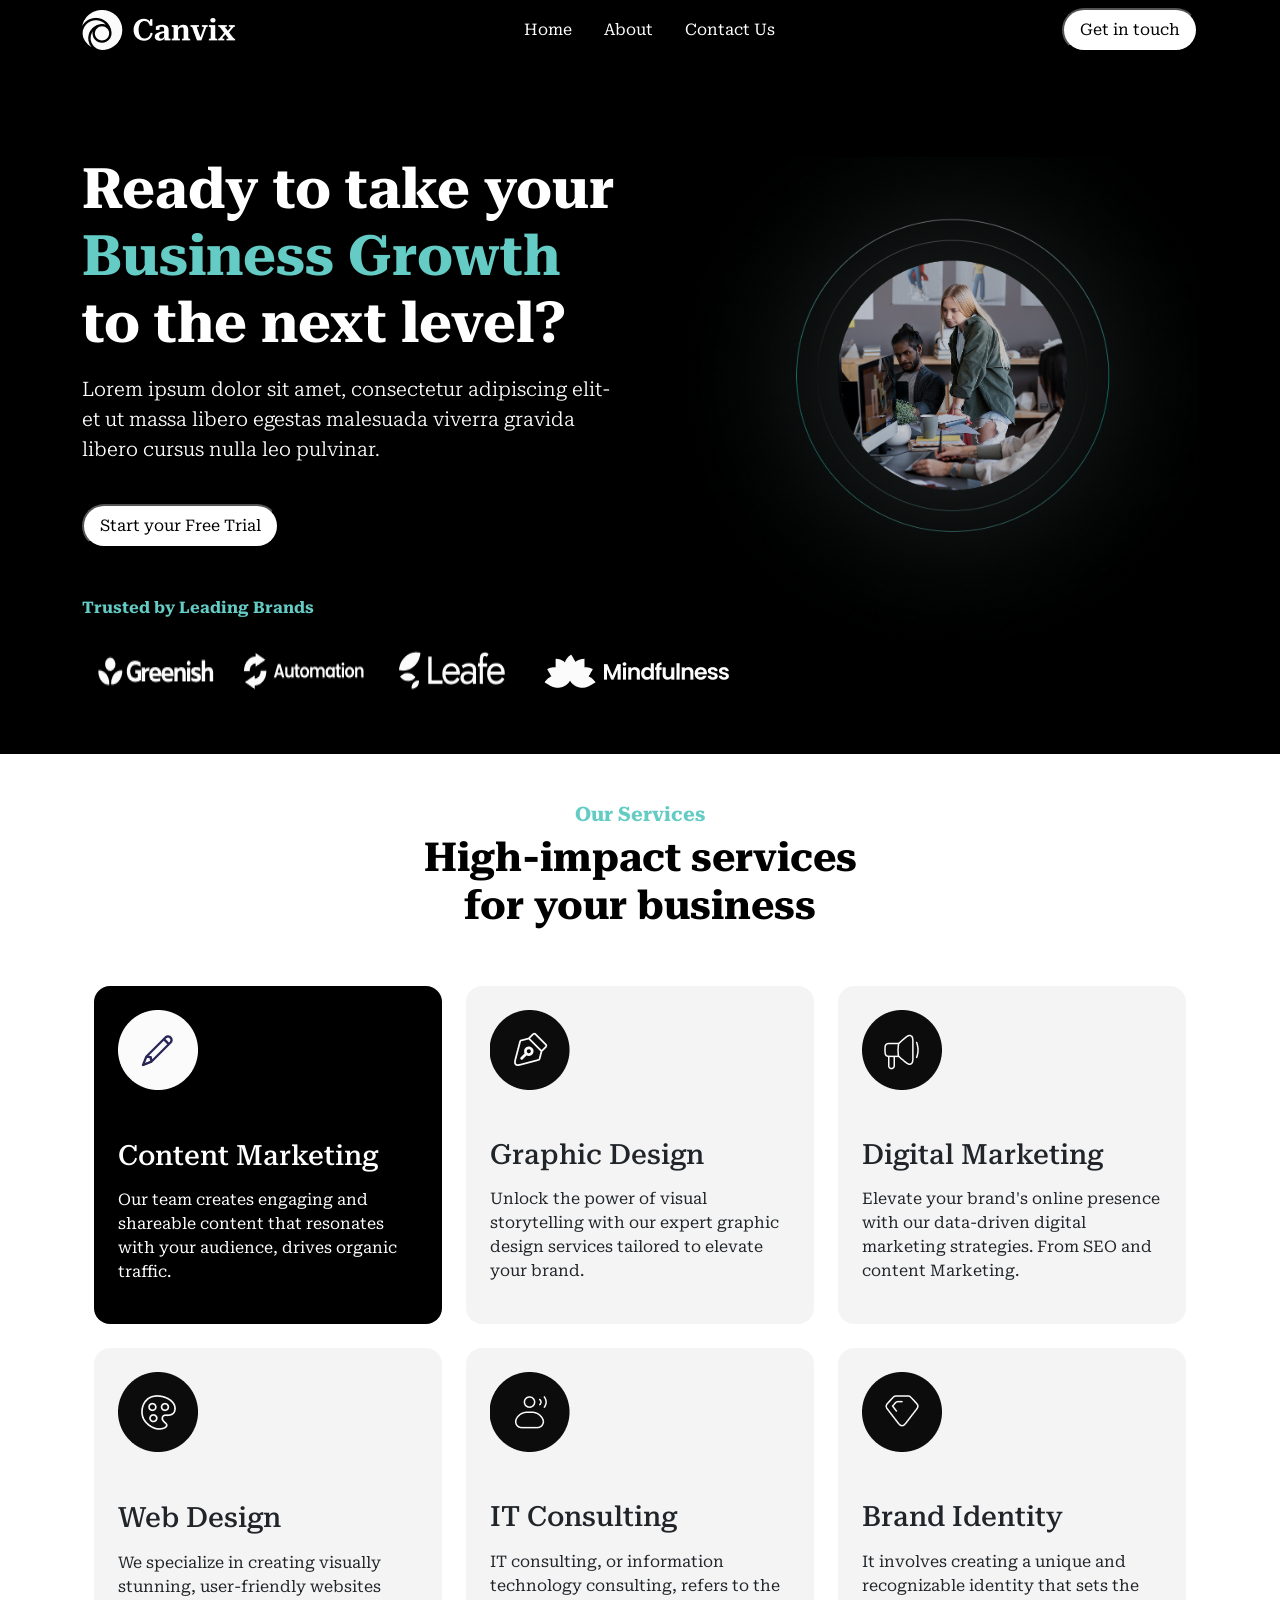
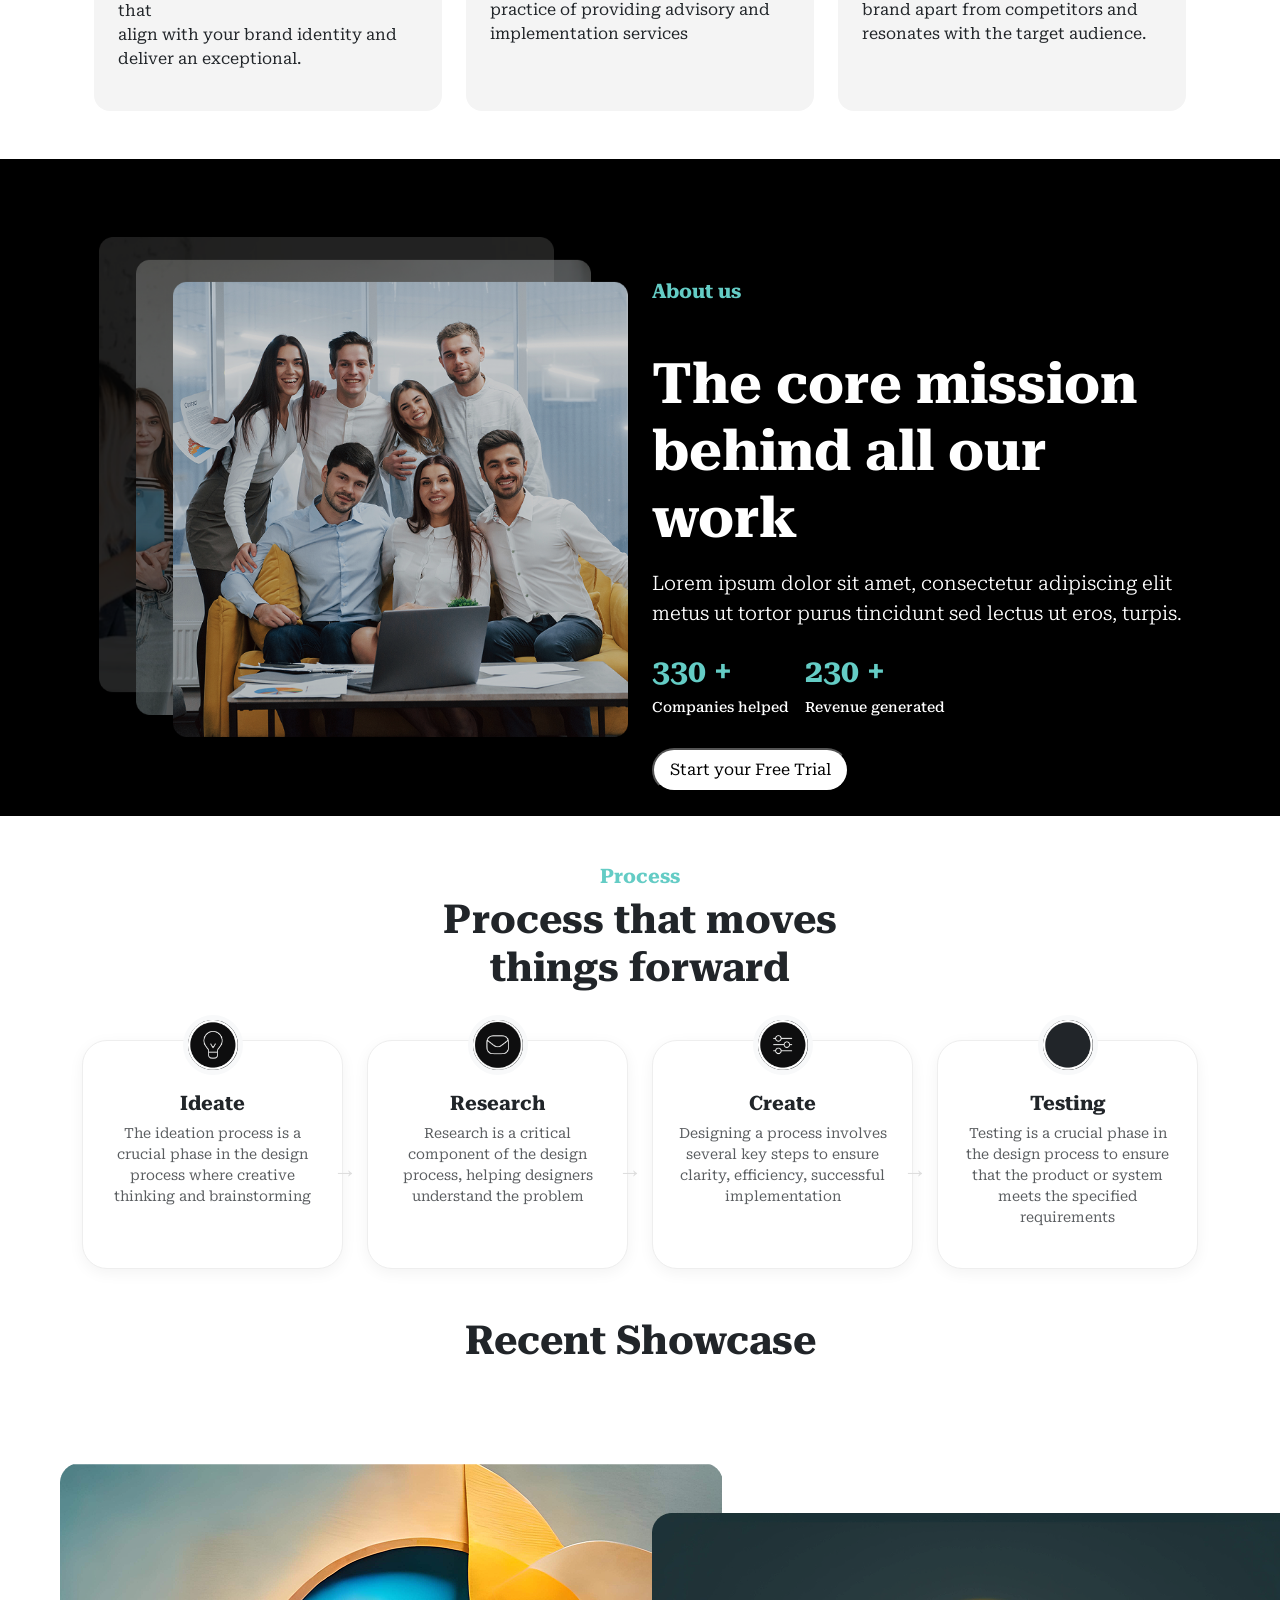
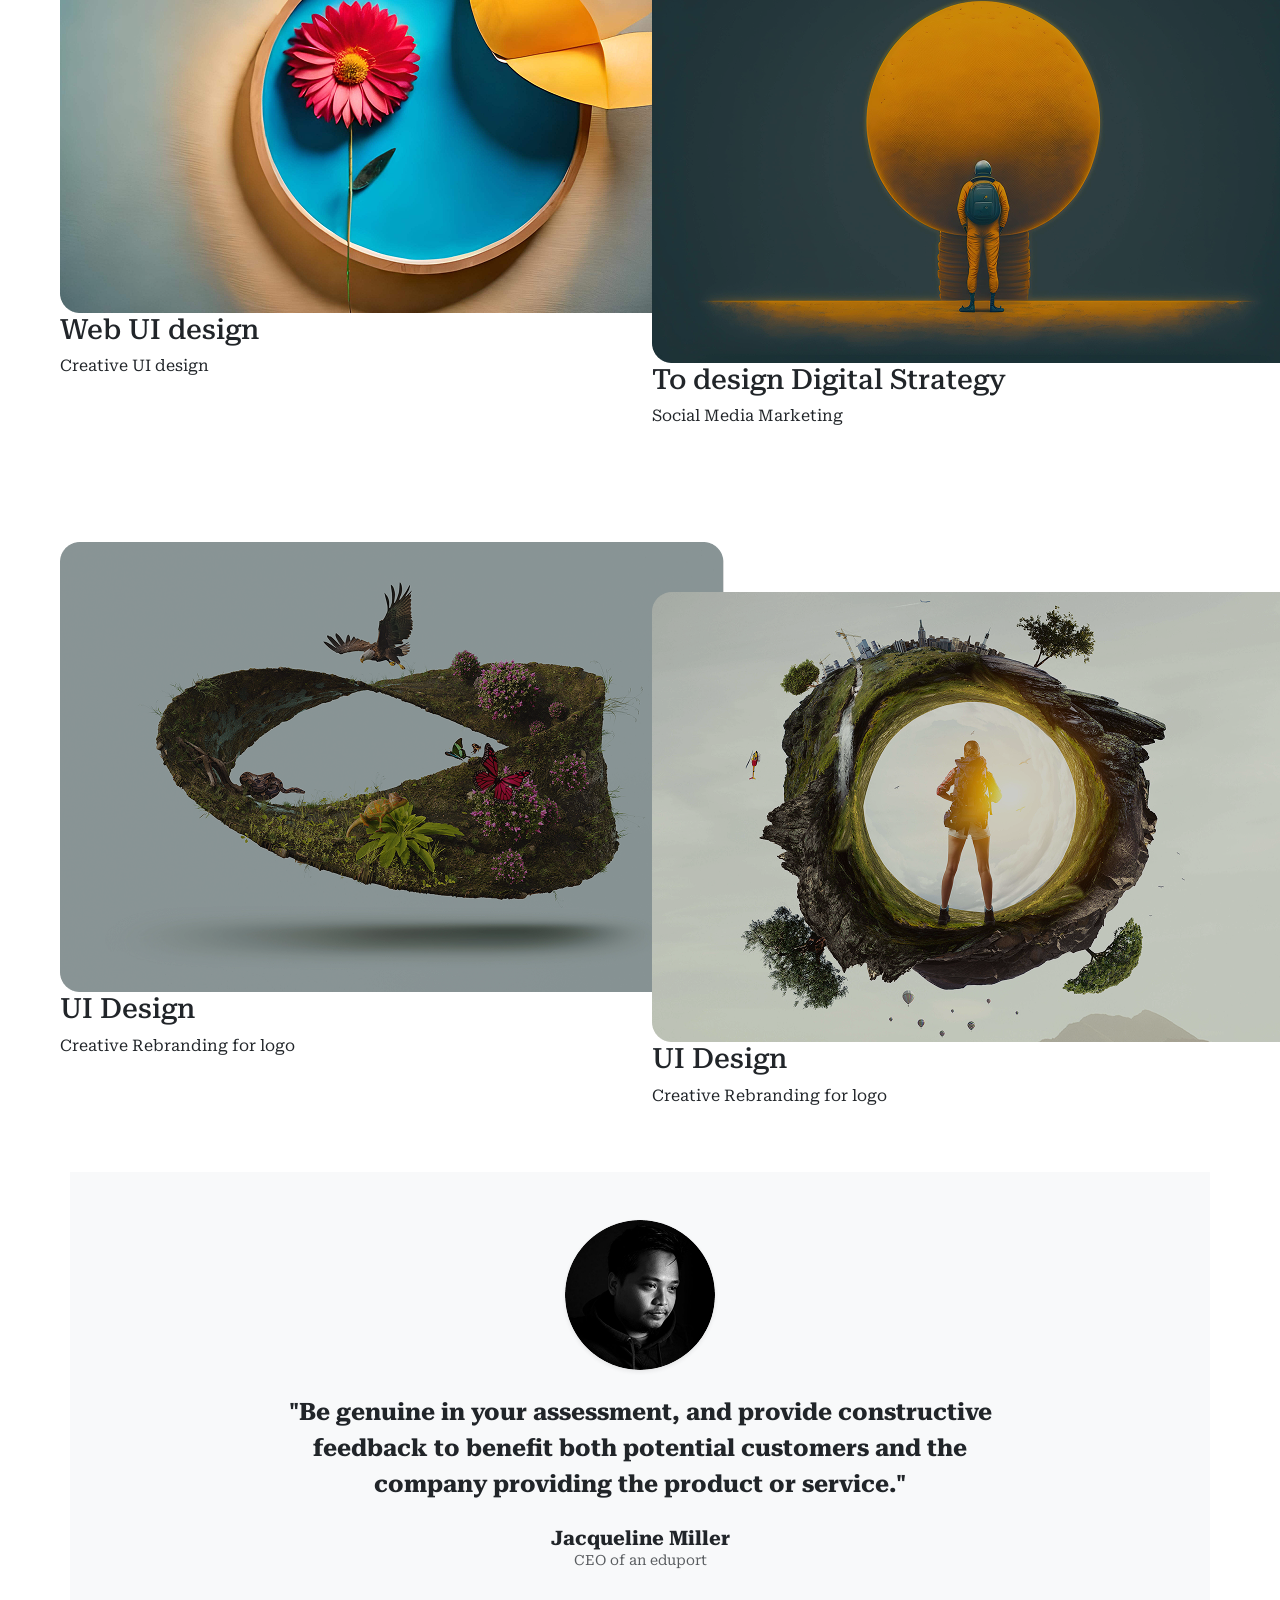
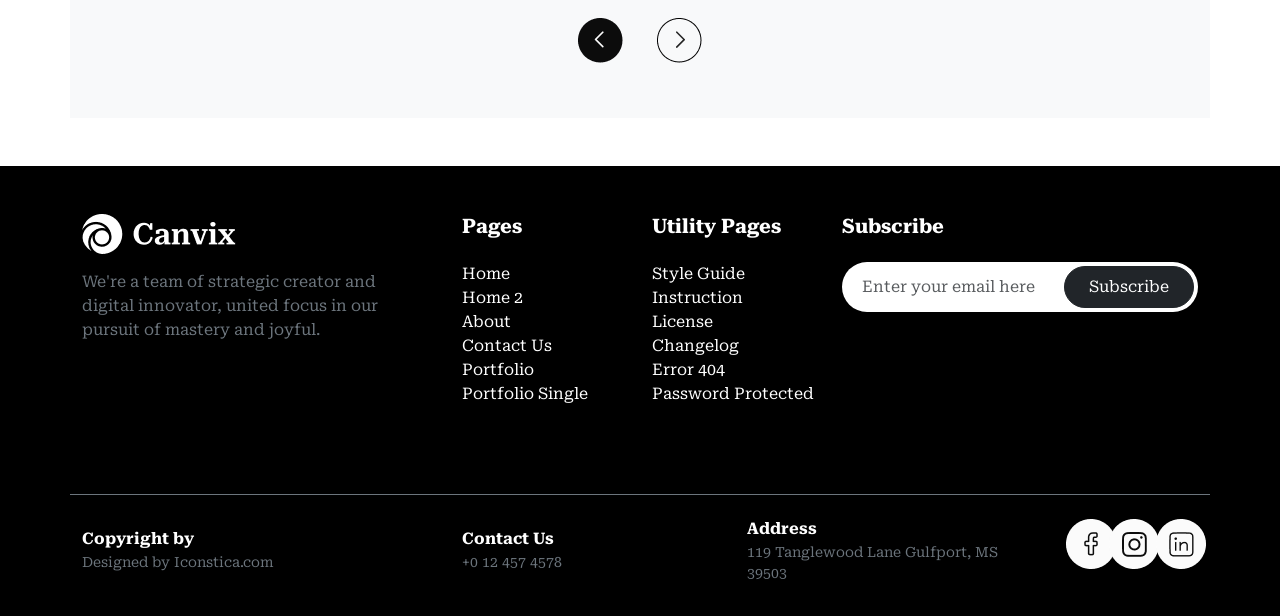
==== index.html @ 31b76b8a "figma-agency" ====
<!DOCTYPE html>
<html lang="en">

<head>
    <meta charset="UTF-8">
    <meta name="viewport" content="width=device-width, initial-scale=1.0">
    <title>Figma-Agency</title>
    <link href="https://cdn.jsdelivr.net/npm/bootstrap@5.3.8/dist/css/bootstrap.min.css" rel="stylesheet"
        integrity="sha384-sRIl4kxILFvY47J16cr9ZwB07vP4J8+LH7qKQnuqkuIAvNWLzeN8tE5YBujZqJLB" crossorigin="anonymous">
    <script src="https://cdn.jsdelivr.net/npm/bootstrap@5.3.8/dist/js/bootstrap.bundle.min.js"
        integrity="sha384-FKyoEForCGlyvwx9Hj09JcYn3nv7wiPVlz7YYwJrWVcXK/BmnVDxM+D2scQbITxI"
        crossorigin="anonymous"></script>
    <link rel="preconnect" href="https://fonts.googleapis.com">
    <link rel="preconnect" href="https://fonts.gstatic.com" crossorigin>
    <link
        href="https://fonts.googleapis.com/css2?family=Roboto+Serif:ital,opsz,wght@0,8..144,100..900;1,8..144,100..900&display=swap"
        rel="stylesheet">
    <link rel="stylesheet" href="https://cdnjs.cloudflare.com/ajax/libs/font-awesome/6.0.0/css/all.min.css">
    <link rel="stylesheet" href="style.css">
</head>

<body>
    <nav class="navbar navbar-expand-lg bg-black">
        <div class="container">
            <img src="Images/logo.png" class="img-fluid">
            <button class="navbar-toggler" type="button" data-bs-toggle="collapse"
                data-bs-target="#navbarSupportedContent" aria-controls="navbarSupportedContent" aria-expanded="false"
                aria-label="Toggle navigation">
                <span class="navbar-toggler-icon"></span>
            </button>
            <div class="collapse navbar-collapse" id="navbarSupportedContent">
                <ul class="navbar-nav m-auto gap-3">
                    <li class="nav-item">
                        <a class="nav-link active text-white" aria-current="page" href="#">Home</a>
                    </li>
                    <li class="nav-item">
                        <a class="nav-link active text-white" aria-current="page" href="#">About</a>
                    </li>
                    <li class="nav-item">
                        <a class="nav-link active text-white" aria-current="page" href="#">Contact Us</a>
                    </li>
                </ul>
                <button class="bg-white text-black px-3 py-2 rounded-5" type="submit">Get in touch</button>

            </div>
        </div>
    </nav>

    <div class="container-fluid bg-black">
        <div class="hero py-5">
            <div class="container">
                <div class="row align-items-center">
                    <div class="col-md-6">
                        <h1 class="display-4 fw-bold mt-5 text-white">Ready to take your <span style="color: #64CCC5;">
                                Business
                                Growth</span> <br>
                            to the next level?</h1>
                        <p class="lead text-white mb-4 mt-3">
                            Lorem ipsum dolor sit amet, consectetur adipiscing elit- et ut massa libero egestas
                            malesuada viverra
                            gravida libero cursus nulla leo pulvinar.
                        </p>
                        <div class="mt-3 pt-3">
                            <button class="bg-white text-black px-3 py-2 rounded-5">Start your
                                Free Trial</button>
                        </div>
                        <div class="brands-section mt-5">
                            <p class="fw-bold" style="color: #64CCC5; margin-top: 1px;">Trusted by Leading Brands</p>
                        </div>
                        <div class="d-flex">
                            <img src="Images/greenish.png" class="img-fluid">
                            <img src="Images/automation.png" class="img-fluid">
                            <img src="Images/leafe.png" class="img-fluid">
                            <img src="Images/mindfulness.png" class="img-fluid">
                        </div>

                    </div>

                    <div class="col-md-6 text-end">
                        <img src="Images/Image-1.png" class="img-fluid" style="max-height: 500px; width: auto;">
                    </div>
                </div>
            </div>
        </div>
    </div>

    <div class="container-fluid bg-white">
        <div class="container mt-5">
            <h5 class="fw-bold text-center" style="color: #64CCC5;">Our Services</h5>
            <h1 class="fw-bold text-center text-black">High-impact services <br>for your business</h1>

            <section class="services-section py-5">
                <div class="container">
                    <div class="row g-4">
                        <div class="col-md-4">
                            <div class="service-card dark-card h-100 bg-black text-white p-4 rounded-4">
                                <img src="Images/icon-1.png" class="img-fluid">
                                <h3 class="mt-5">Content Marketing</h3>
                                <p class="mt-3">Our team creates engaging and <br> shareable content that resonates <br>
                                    with your audience, drives organic <br>
                                    traffic.</p>
                            </div>
                        </div>

                        <div class="col-md-4">
                            <div class="service-card h-100 p-4 rounded-4" style="background-color: #f4f4f4;">
                                <img src="Images/icon-2.png" class="img-fluid">
                                <h3 class="mt-5">Graphic Design</h3>
                                <p class="mt-3">Unlock the power of visual <br> storytelling with our expert graphic
                                    <br> design services tailored to elevate <br>
                                    your brand.
                                </p>
                            </div>
                        </div>

                        <div class="col-md-4">
                            <div class="service-card h-100 p-4 rounded-4" style="background-color: #f4f4f4;">
                                <img src="Images/icon-3.png" class="img-fluid">
                                <h3 class="mt-5">Digital Marketing</h3>
                                <p class="mt-3">Elevate your brand's online presence <br> with our data-driven digital
                                    <br> marketing strategies. From SEO and <br>
                                    content Marketing.
                                </p>
                            </div>
                        </div>

                        <div class="col-md-4">
                            <div class="service-card h-100 p-4 rounded-4" style="background-color: #f4f4f4;">
                                <img src="Images/icon-4.png" class="img-fluid">
                                <h3 class="mt-5">Web Design</h3>
                                <p class="mt-3">We specialize in creating visually <br> stunning, user-friendly websites
                                    that <br> align with your brand
                                    identity and <br> deliver an exceptional.</p>
                            </div>
                        </div>

                        <div class="col-md-4">
                            <div class="service-card h-100 p-4 rounded-4" style="background-color: #f4f4f4;">
                                <img src="Images/icon-5.png" class="img-fluid">
                                <h3 class="mt-5">IT Consulting</h3>
                                <p class="mt-3">IT consulting, or information <br> technology consulting, refers to the
                                    <br>practice of providing advisory and <br> implementation services
                                </p>
                            </div>
                        </div>

                        <div class="col-md-4">
                            <div class="service-card h-100 p-4 rounded-4" style="background-color: #f4f4f4;">
                                <img src="Images/icon-6.png" class="img-fluid">
                                <h3 class="mt-5">Brand Identity</h3>
                                <p class="mt-3">It involves creating a unique and <br> recognizable identity that sets
                                    the <br> brand apart from competitors and <br>resonates with the target audience.
                                </p>
                            </div>
                        </div>

                    </div>
                </div>
            </section>
        </div>
    </div>

    <div class="container-fluid bg-black">
        <div class="container py-4">
            <div class="row align-items-center">
                <div class="col-md-6 text-end">
                    <img src="Images/image-2.png" class="img-fluid" style="max-height: 500px; width: auto;">
                </div>

                <div class="col-md-6">
                    <h5 class="fw-bold mt-5 pt-5" style="color: #64CCC5;">About us</h5>
                    <h1 class="display-4 fw-bold mt-5 text-white">The core mission
                        behind all our
                        work</h1>
                    <p class="lead text-white mb-4 mt-3">
                        Lorem ipsum dolor sit amet, consectetur adipiscing elit metus ut tortor purus tincidunt sed
                        lectus ut eros,
                        turpis.
                    </p>
                    <div class="d-flex gap-3">
                        <div>
                            <h2 class="fw-bold" style="color: #64CCC5;">330 +</h2>
                            <h6 class="text-white small">Companies helped</h6>
                        </div>
                        <div>
                            <h2 class="fw-bold" style="color: #64CCC5;">230 +</h2>
                            <h6 class="text-white small">Revenue generated</h6>
                        </div>
                    </div>
                    <div class="mt-4">
                        <button class="bg-white text-black px-3 py-2 rounded-5">Start your
                            Free Trial</button>
                    </div>
                </div>
            </div>
        </div>
    </div>

    <div class="container-fluid bg-white">
        <div class="conainer mt-5">
            <h5 class="fw-bold text-center" style="color: #64CCC5;">Process</h5>
            <h1 class="fw-bold text-center">Process that moves <br>things forward</h1>
        </div>
        <div class="container mt-5">
            <div class="row g-4 justify-content-center">
                <div class="col-md-3">
                    <div class="process-card text-center p-4 h-100 position-relative">
                        <div class="icon-circle mb-3 mx-auto">
                            <img src="Images/icon-7.png" style="width: 50px; height: 50px;">
                        </div>
                        <h3 class="fw-bold h5">Ideate</h3>
                        <p class="text-muted small">The ideation process is a crucial phase in the design process where
                            creative thinking and brainstorming</p>
                    </div>
                </div>

                <div class="col-md-3">
                    <div class="process-card text-center p-4 h-100 position-relative">
                        <div class="icon-circle mb-3 mx-auto">
                            <img src="Images/icon-8.png" style="width: 50px; height: 50px;">
                        </div>
                        <h3 class="fw-bold h5">Research</h3>
                        <p class="text-muted small">Research is a critical component of the design process, helping
                            designers understand the problem</p>
                    </div>
                </div>

                <div class="col-md-3">
                    <div class="process-card text-center p-4 h-100 position-relative">
                        <div class="icon-circle mb-3 mx-auto">
                            <img src="Images/icon9.png" style="width: 50px; height: 50px;">
                        </div>
                        <h3 class="fw-bold h5">Create</h3>
                        <p class="text-muted small">Designing a process involves several key steps to ensure clarity,
                            efficiency, successful implementation</p>
                    </div>
                </div>

                <div class="col-md-3">
                    <div class="process-card text-center p-4 h-100 position-relative">
                        <div class="icon-circle mb-3 mx-auto">
                            <img src="Images/icon10.png" style="width: 50px; height: 50px;">
                        </div>
                        <h3 class="fw-bold h5">Testing</h3>
                        <p class="text-muted small">Testing is a crucial phase in the design process to ensure that the
                            product or system meets the specified requirements</p>
                    </div>
                </div>
            </div>
        </div>
    </div>

    <section class="showcase">
        <div class="mt-5">
            <h1 class="fw-bold text-center">Recent Showcase</h1>
        </div>
        <div class="row align-items-center m-5 h-100">
            <div class="col-md-6">
                <img src="Images/image-3.png">
                <h3>Web UI design</h3>
                <p>Creative  UI design</p>
            </div>

            <div class="col-md-6" style="margin-top:100px ;">
                <img src="Images/image-4.png">
                <h3>To design Digital Strategy</h3>
                <p>Social Media Marketing</p>
            </div>
        </div>

        <div class="row align-items-center m-5 h-100">
            <div class="col-md-6">
                <img src="Images/image-5.png">
                <h3>UI Design</h3>
                <p>Creative Rebranding for logo</p>
            </div>

            <div class="col-md-6" style="margin-top:100px ;">
                <img src="Images/image-6.png">
                <h3>UI Design</h3>
                <p>Creative Rebranding for logo</p>
            </div>
        </div>

    </section>

    <div class="container my-5 bg-body-tertiary">
    <div class="testimonial-wrapper p-5 text-center">
        <div class="mb-4">
            <img src="Images/Ellipse.png" class="rounded-circle profile-img shadow-sm">
        </div>

        <div class="row justify-content-center">
            <div class="col-lg-9">
                <blockquote class="fw-bold fs-4 mb-4">
                    "Be genuine in your assessment, and provide constructive feedback to benefit both potential customers and the company providing the product or service."
                </blockquote>
                
                <h5 class="mb-0 fw-bold">Jacqueline Miller</h5>
                <p class="text-muted small">CEO of an eduport</p>
            </div>
        </div>

        <div class="d-flex justify-content-center gap-2 mt-4">
            <button class="btn nav-btn">
            <img src="Images/left.png">

            </button>
            <button class="btn nav-btn">
                <img src="Images/right.png">
            </button>
        </div>
    </div>
</div>

    <footer class="container-fluid bg-black text-white pt-5 pb-3">
      <div class="container border-bottom border-secondary pb-5">
        <div class="row">
          <div class="col-md-4 mb-4">
            <div class="d-flex align-items-center mb-3">
              <img src="Images/logo.png" class="img-fluid" style="filter: brightness(0) invert(1);">
            </div>
            <p class="text-secondary pe-md-5">We're a team of strategic creator and digital innovator, united focus in
              our pursuit of mastery and joyful.</p>
          </div>

          <div class="col-md-2 mb-4">
            <h5 class="fw-bold mb-4">Pages</h5>
            <ul class="list-unstyled footer-links">
              <li>Home</li>
              <li>Home 2</li>
              <li>About</li>
              <li>Contact Us</li>
              <li>Portfolio</li>
              <li>Portfolio Single</li>
            </ul>
          </div>

          <div class="col-md-2 mb-4">
            <h5 class="fw-bold mb-4">Utility Pages</h5>
            <ul class="list-unstyled footer-links">
              <li>Style Guide</li>
              <li>Instruction</li>
              <li>License</li>
              <li>Changelog</li>
              <li>Error 404</li>
              <li>Password Protected</li>
            </ul>
          </div>

          <div class="col-md-4 mb-4">
            <h5 class="fw-bold mb-4">Subscribe</h5>
            <div class="subscribe-form bg-white rounded-pill p-1 d-flex">
              <input type="email" class="form-control border-0 rounded-pill px-3" placeholder="Enter your email here">
              <button class="btn btn-dark rounded-pill px-4 py-2">Subscribe</button>
            </div>
          </div>
        </div>
      </div>

      <div class="container pt-4">
        <div class="row align-items-center">
          <div class="col-md-4 mb-3">
            <h6 class="fw-bold mb-1">Copyright by</h6>
            <p class="text-secondary small mb-0">Designed by Iconstica.com</p>
          </div>
          <div class="col-md-3 mb-3">
            <h6 class="fw-bold mb-1">Contact Us</h6>
            <p class="text-secondary small mb-0">+0 12 457 4578</p>
          </div>
          <div class="col-md-3 mb-3">
            <h6 class="fw-bold mb-1">Address</h6>
            <p class="text-secondary small mb-0">119 Tanglewood Lane Gulfport, MS 39503</p>
          </div>
          <div class="col-md-2 mb-3 text-md-end">
            <div class="social-icons">
              <a href="#"
                class="bg-white text-black rounded-circle d-inline-flex align-items-center justify-content-center me-2"
                style="width:35px; height:35px;"><img src="Images/F-facebook.png">
              <a href="#"
                class="bg-white text-black rounded-circle d-inline-flex align-items-center justify-content-center me-2"
                style="width:35px; height:35px;"><img src="Images/f-instagram.png"></a>
              <a href="#"
                class="bg-white text-black rounded-circle d-inline-flex align-items-center justify-content-center"
                style="width:35px; height:35px;"><img src="Images/F-linkedin.png"></a>
            </div>
          </div>
        </div>
      </div>
    </footer>

</body>

</html>
---- style.css ----
*{
    margin: 0;
    padding: 0;
    box-sizing: border-box;
}

body {
    font-family: 'Roboto Serif', serif !important;
}

.process-card {
    background: #fff;
    border: 1px solid #eee;
    border-radius: 25px;
    box-shadow: 0 4px 15px rgba(0,0,0,0.05);
    transition: transform 0.3s ease;
}

.process-card:hover {
    transform: translateY(-10px);
}

.icon-circle {
    width: 60px;
    height: 60px;
    background-color: #212529; 
    border-radius: 50%;
    display: flex;
    align-items: center;
    justify-content: center;
    color: white;
    font-size: 24px;
    margin-top: -50px; 
    border: 5px solid #f8f9fa; 
}

@media (min-width: 768px) {
    .process-card::after {
        content: "→";
        position: absolute;
        right: -15px;
        top: 50%;
        font-size: 24px;
        color: #ddd;
    }
    .col-md-3:last-child .process-card::after {
        content: ""; 
    }
}
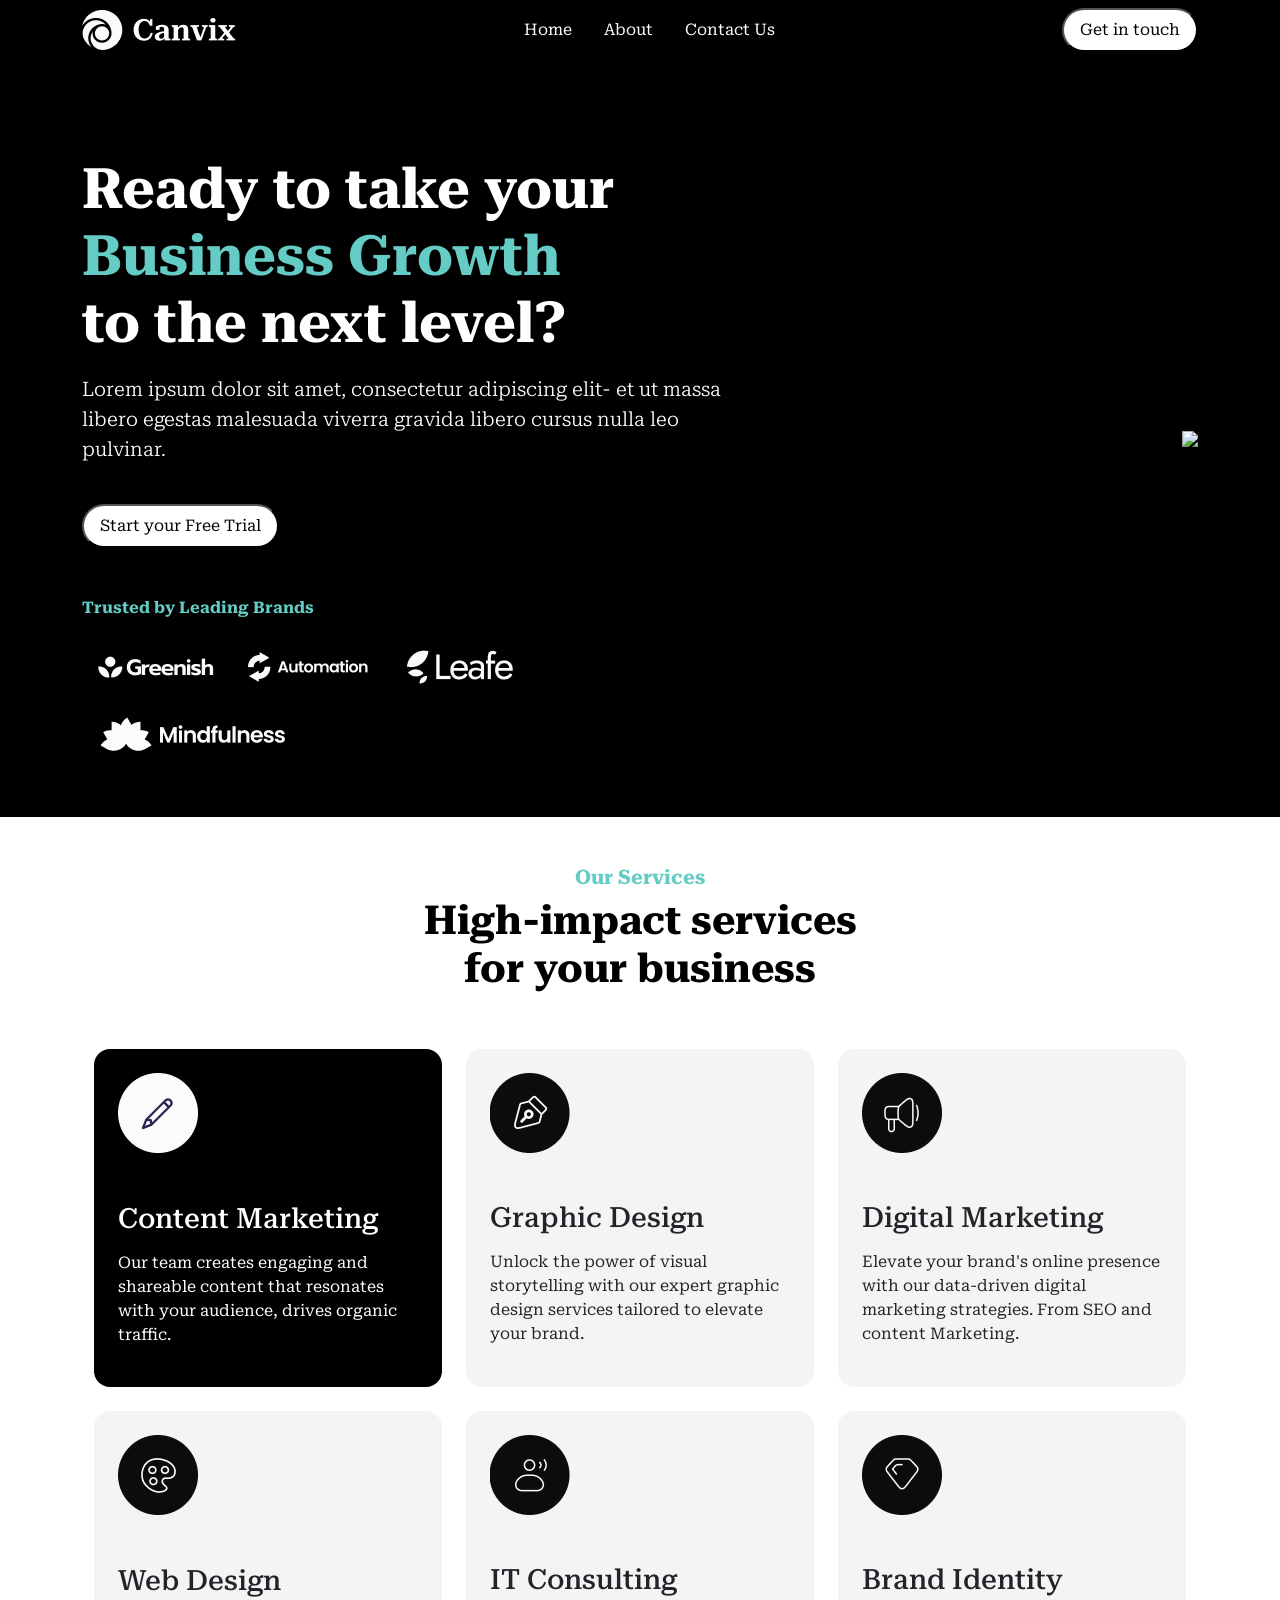
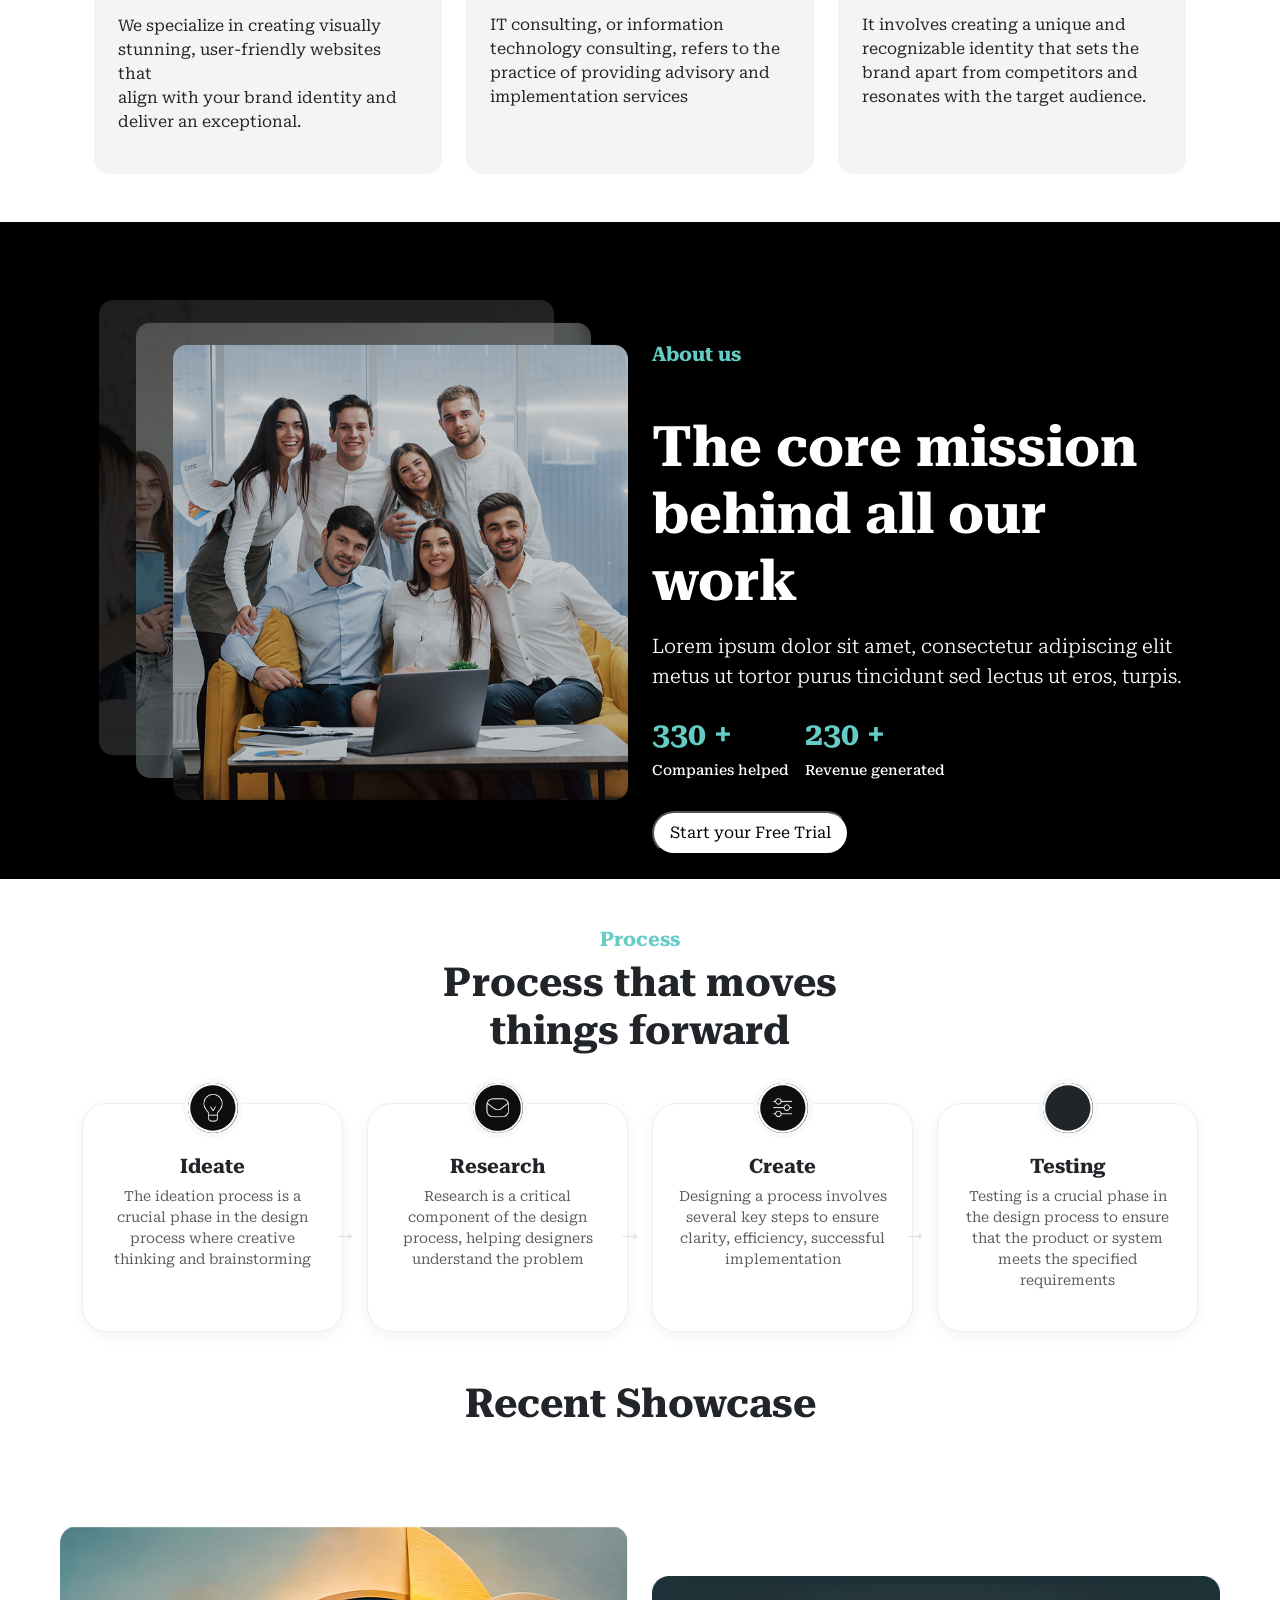
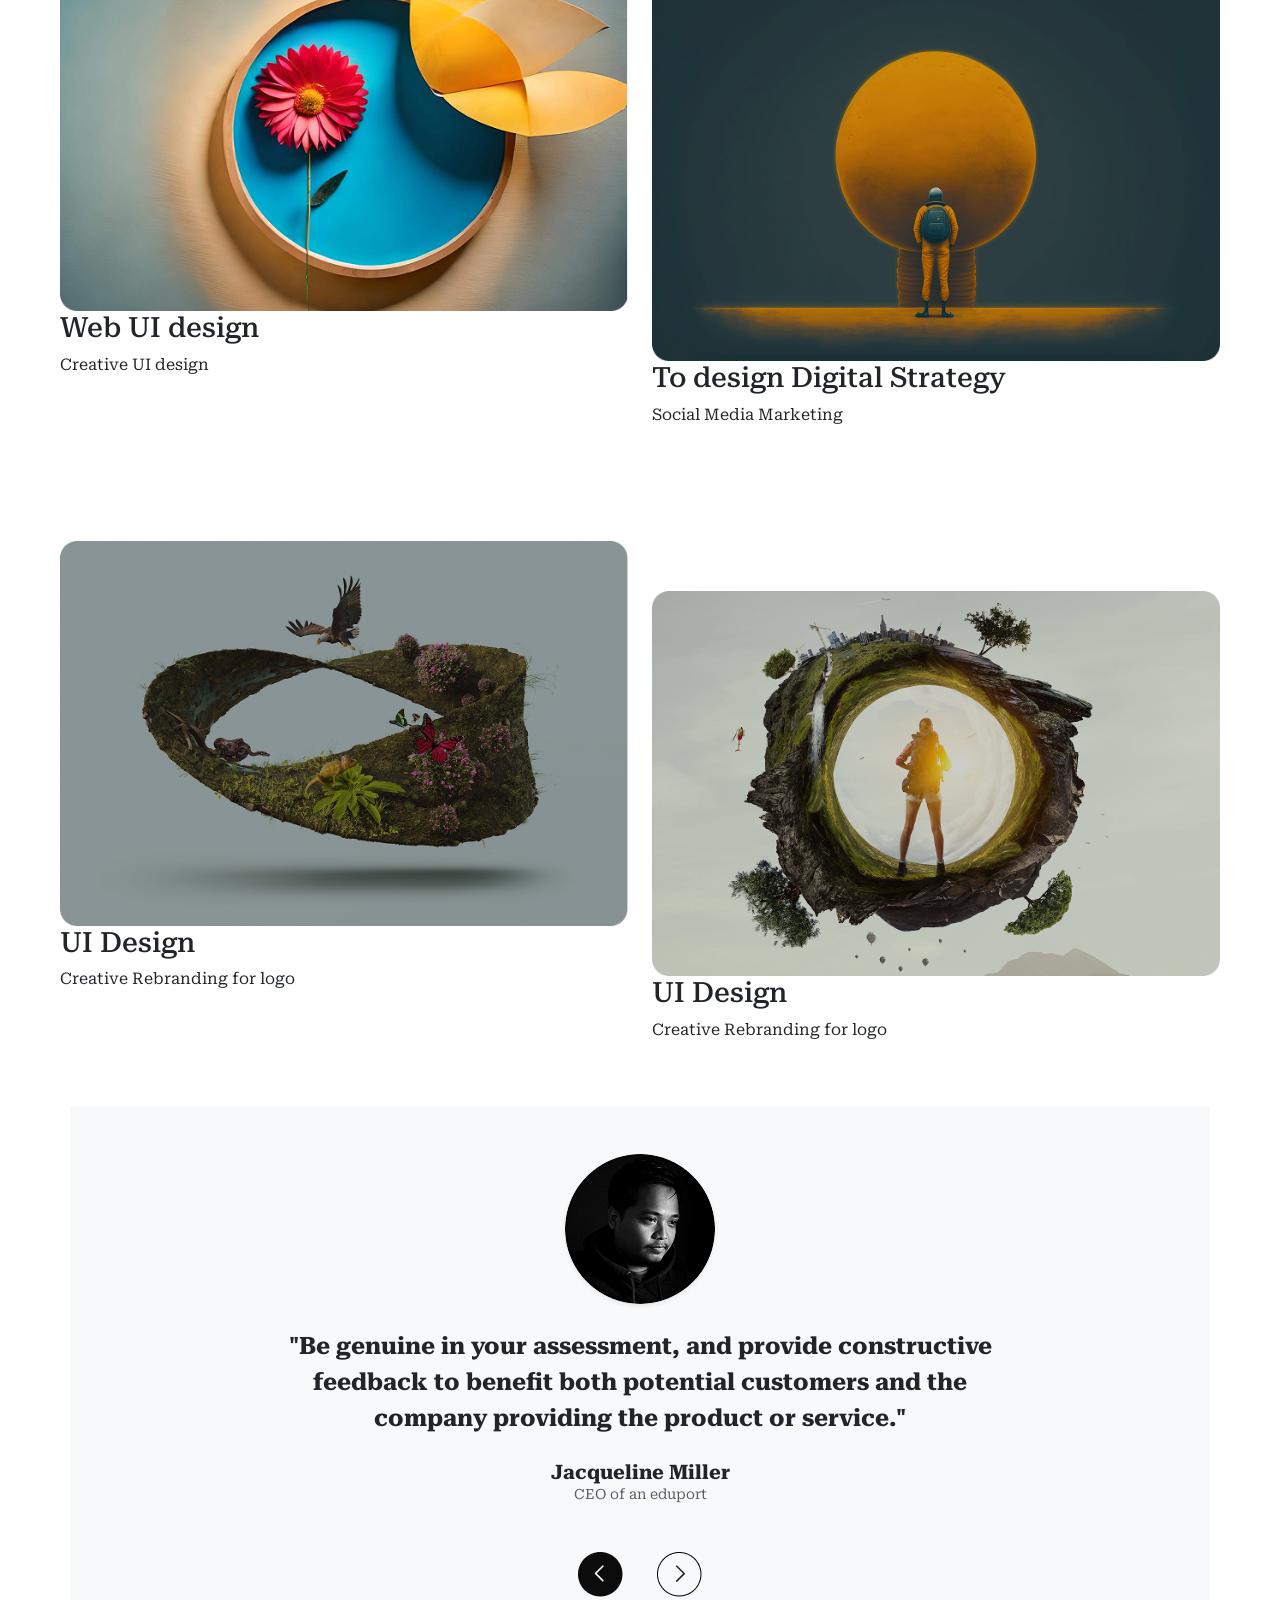
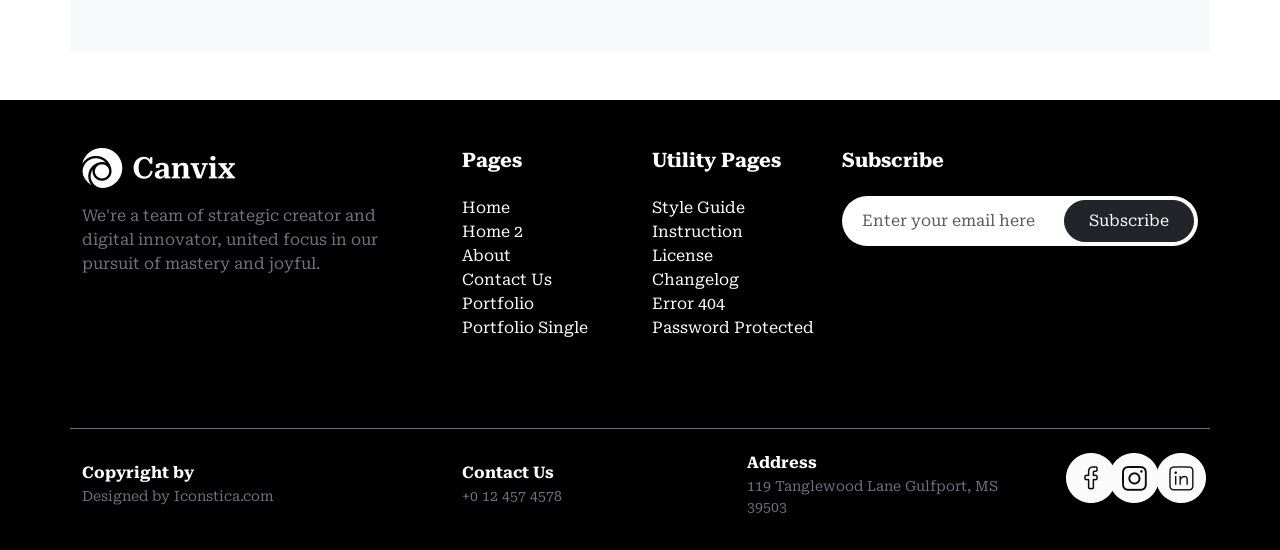
==== commit d3317e88: "updated" ====
--- a/index.html
+++ b/index.html
@@ -20,6 +20,7 @@
 </head>
 
 <body>
+    <!-- NAVBAR -->
     <nav class="navbar navbar-expand-lg bg-black">
         <div class="container">
             <img src="Images/logo.png" class="img-fluid">
@@ -31,13 +32,13 @@
             <div class="collapse navbar-collapse" id="navbarSupportedContent">
                 <ul class="navbar-nav m-auto gap-3">
                     <li class="nav-item">
-                        <a class="nav-link active text-white" aria-current="page" href="#">Home</a>
+                        <a class="nav-link active text-white" href="index.html">Home</a>
                     </li>
                     <li class="nav-item">
-                        <a class="nav-link active text-white" aria-current="page" href="#">About</a>
+                        <a class="nav-link active text-white" href="about.html">About</a>
                     </li>
                     <li class="nav-item">
-                        <a class="nav-link active text-white" aria-current="page" href="#">Contact Us</a>
+                        <a class="nav-link active text-white" href="contact.html">Contact Us</a>
                     </li>
                 </ul>
                 <button class="bg-white text-black px-3 py-2 rounded-5" type="submit">Get in touch</button>
@@ -45,12 +46,12 @@
             </div>
         </div>
     </nav>
-
+    <!-- HERO-SECTION -->
     <div class="container-fluid bg-black">
         <div class="hero py-5">
             <div class="container">
                 <div class="row align-items-center">
-                    <div class="col-md-6">
+                    <div class="col-md-7">
                         <h1 class="display-4 fw-bold mt-5 text-white">Ready to take your <span style="color: #64CCC5;">
                                 Business
                                 Growth</span> <br>
@@ -67,7 +68,7 @@
                         <div class="brands-section mt-5">
                             <p class="fw-bold" style="color: #64CCC5; margin-top: 1px;">Trusted by Leading Brands</p>
                         </div>
-                        <div class="d-flex">
+                        <div class=" flex-wrap">
                             <img src="Images/greenish.png" class="img-fluid">
                             <img src="Images/automation.png" class="img-fluid">
                             <img src="Images/leafe.png" class="img-fluid">
@@ -76,14 +77,14 @@
 
                     </div>
 
-                    <div class="col-md-6 text-end">
+                    <div class="col-md-5 text-end">
                         <img src="Images/Image-1.png" class="img-fluid" style="max-height: 500px; width: auto;">
                     </div>
                 </div>
             </div>
         </div>
     </div>
-
+    <!-- SERVICE-SECTION -->
     <div class="container-fluid bg-white">
         <div class="container mt-5">
             <h5 class="fw-bold text-center" style="color: #64CCC5;">Our Services</h5>
@@ -195,74 +196,73 @@
             </div>
         </div>
     </div>
-
-    <div class="container-fluid bg-white">
-        <div class="conainer mt-5">
-            <h5 class="fw-bold text-center" style="color: #64CCC5;">Process</h5>
-            <h1 class="fw-bold text-center">Process that moves <br>things forward</h1>
-        </div>
-        <div class="container mt-5">
-            <div class="row g-4 justify-content-center">
-                <div class="col-md-3">
-                    <div class="process-card text-center p-4 h-100 position-relative">
-                        <div class="icon-circle mb-3 mx-auto">
-                            <img src="Images/icon-7.png" style="width: 50px; height: 50px;">
-                        </div>
-                        <h3 class="fw-bold h5">Ideate</h3>
-                        <p class="text-muted small">The ideation process is a crucial phase in the design process where
-                            creative thinking and brainstorming</p>
-                    </div>
-                </div>
-
-                <div class="col-md-3">
-                    <div class="process-card text-center p-4 h-100 position-relative">
-                        <div class="icon-circle mb-3 mx-auto">
-                            <img src="Images/icon-8.png" style="width: 50px; height: 50px;">
-                        </div>
-                        <h3 class="fw-bold h5">Research</h3>
-                        <p class="text-muted small">Research is a critical component of the design process, helping
-                            designers understand the problem</p>
-                    </div>
-                </div>
-
-                <div class="col-md-3">
-                    <div class="process-card text-center p-4 h-100 position-relative">
-                        <div class="icon-circle mb-3 mx-auto">
-                            <img src="Images/icon9.png" style="width: 50px; height: 50px;">
-                        </div>
-                        <h3 class="fw-bold h5">Create</h3>
-                        <p class="text-muted small">Designing a process involves several key steps to ensure clarity,
-                            efficiency, successful implementation</p>
-                    </div>
-                </div>
-
-                <div class="col-md-3">
-                    <div class="process-card text-center p-4 h-100 position-relative">
-                        <div class="icon-circle mb-3 mx-auto">
-                            <img src="Images/icon10.png" style="width: 50px; height: 50px;">
-                        </div>
-                        <h3 class="fw-bold h5">Testing</h3>
-                        <p class="text-muted small">Testing is a crucial phase in the design process to ensure that the
-                            product or system meets the specified requirements</p>
-                    </div>
-                </div>
-            </div>
-        </div>
-    </div>
-
+    <!-- PROCESS-SECTION -->
+    <div class="conainer mt-5 bg-white">
+        <h5 class="fw-bold text-center" style="color: #64CCC5;">Process</h5>
+        <h1 class="fw-bold text-center">Process that moves <br>things forward</h1>
+    </div>
+    <!-- CARDS -->
+    <div class="container mt-5">
+        <div class="row g-4 justify-content-center">
+            <div class="col-md-3">
+                <div class="process-card text-center p-4 h-100 position-relative">
+                    <div class="icon-circle mb-3 mx-auto">
+                        <img src="Images/icon-7.png" style="width: 50px; height: 50px;">
+                    </div>
+                    <h3 class="fw-bold h5">Ideate</h3>
+                    <p class="text-muted small">The ideation process is a crucial phase in the design process where
+                        creative thinking and brainstorming</p>
+                </div>
+            </div>
+
+            <div class="col-md-3">
+                <div class="process-card text-center p-4 h-100 position-relative">
+                    <div class="icon-circle mb-3 mx-auto">
+                        <img src="Images/icon-8.png" style="width: 50px; height: 50px;">
+                    </div>
+                    <h3 class="fw-bold h5">Research</h3>
+                    <p class="text-muted small">Research is a critical component of the design process, helping
+                        designers understand the problem</p>
+                </div>
+            </div>
+
+            <div class="col-md-3">
+                <div class="process-card text-center p-4 h-100 position-relative">
+                    <div class="icon-circle mb-3 mx-auto">
+                        <img src="Images/icon9.png" style="width: 50px; height: 50px;">
+                    </div>
+                    <h3 class="fw-bold h5">Create</h3>
+                    <p class="text-muted small">Designing a process involves several key steps to ensure clarity,
+                        efficiency, successful implementation</p>
+                </div>
+            </div>
+
+            <div class="col-md-3">
+                <div class="process-card text-center p-4 h-100 position-relative">
+                    <div class="icon-circle mb-3 mx-auto">
+                        <img src="Images/icon10.png" style="width: 50px; height: 50px;">
+                    </div>
+                    <h3 class="fw-bold h5">Testing</h3>
+                    <p class="text-muted small">Testing is a crucial phase in the design process to ensure that the
+                        product or system meets the specified requirements</p>
+                </div>
+            </div>
+        </div>
+    </div>
+    <!-- RECENT-SHOWCASE -->
     <section class="showcase">
         <div class="mt-5">
             <h1 class="fw-bold text-center">Recent Showcase</h1>
         </div>
         <div class="row align-items-center m-5 h-100">
             <div class="col-md-6">
-                <img src="Images/image-3.png">
+                <img src="Images/image-3.png" class="img-fluid">
                 <h3>Web UI design</h3>
-                <p>Creative  UI design</p>
+                <p>Creative UI design</p>
             </div>
 
             <div class="col-md-6" style="margin-top:100px ;">
-                <img src="Images/image-4.png">
+                <img src="Images/image-4.png" class="img-fluid">
                 <h3>To design Digital Strategy</h3>
                 <p>Social Media Marketing</p>
             </div>
@@ -270,123 +270,126 @@
 
         <div class="row align-items-center m-5 h-100">
             <div class="col-md-6">
-                <img src="Images/image-5.png">
+                <img src="Images/image-5.png" class="img-fluid">
                 <h3>UI Design</h3>
                 <p>Creative Rebranding for logo</p>
             </div>
 
             <div class="col-md-6" style="margin-top:100px ;">
-                <img src="Images/image-6.png">
+                <img src="Images/image-6.png" class="img-fluid">
                 <h3>UI Design</h3>
                 <p>Creative Rebranding for logo</p>
             </div>
         </div>
 
     </section>
-
+    <!-- JACQUELINE MILLER -->
     <div class="container my-5 bg-body-tertiary">
-    <div class="testimonial-wrapper p-5 text-center">
-        <div class="mb-4">
-            <img src="Images/Ellipse.png" class="rounded-circle profile-img shadow-sm">
-        </div>
-
-        <div class="row justify-content-center">
-            <div class="col-lg-9">
-                <blockquote class="fw-bold fs-4 mb-4">
-                    "Be genuine in your assessment, and provide constructive feedback to benefit both potential customers and the company providing the product or service."
-                </blockquote>
-                
-                <h5 class="mb-0 fw-bold">Jacqueline Miller</h5>
-                <p class="text-muted small">CEO of an eduport</p>
-            </div>
-        </div>
-
-        <div class="d-flex justify-content-center gap-2 mt-4">
-            <button class="btn nav-btn">
-            <img src="Images/left.png">
-
-            </button>
-            <button class="btn nav-btn">
-                <img src="Images/right.png">
-            </button>
-        </div>
-    </div>
-</div>
-
+        <div class="testimonial-wrapper p-5 text-center">
+            <div class="mb-4">
+                <img src="Images/Ellipse.png" class="rounded-circle profile-img shadow-sm img-fluid">
+            </div>
+
+            <div class="row justify-content-center">
+                <div class="col-lg-9">
+                    <blockquote class="fw-bold fs-4 mb-4">
+                        "Be genuine in your assessment, and provide constructive feedback to benefit both potential
+                        customers and the company providing the product or service."
+                    </blockquote>
+
+                    <h5 class="mb-0 fw-bold">Jacqueline Miller</h5>
+                    <p class="text-muted small">CEO of an eduport</p>
+                </div>
+            </div>
+
+            <div class="d-flex justify-content-center gap-2 mt-4">
+                <button class="btn nav-btn">
+                    <img src="Images/left.png" class="img-fluid">
+
+                </button>
+                <button class="btn nav-btn">
+                    <img src="Images/right.png" class="img-fluid">
+                </button>
+            </div>
+        </div>
+    </div>
+    <!-- FOOTER -->
     <footer class="container-fluid bg-black text-white pt-5 pb-3">
-      <div class="container border-bottom border-secondary pb-5">
-        <div class="row">
-          <div class="col-md-4 mb-4">
-            <div class="d-flex align-items-center mb-3">
-              <img src="Images/logo.png" class="img-fluid" style="filter: brightness(0) invert(1);">
-            </div>
-            <p class="text-secondary pe-md-5">We're a team of strategic creator and digital innovator, united focus in
-              our pursuit of mastery and joyful.</p>
-          </div>
-
-          <div class="col-md-2 mb-4">
-            <h5 class="fw-bold mb-4">Pages</h5>
-            <ul class="list-unstyled footer-links">
-              <li>Home</li>
-              <li>Home 2</li>
-              <li>About</li>
-              <li>Contact Us</li>
-              <li>Portfolio</li>
-              <li>Portfolio Single</li>
-            </ul>
-          </div>
-
-          <div class="col-md-2 mb-4">
-            <h5 class="fw-bold mb-4">Utility Pages</h5>
-            <ul class="list-unstyled footer-links">
-              <li>Style Guide</li>
-              <li>Instruction</li>
-              <li>License</li>
-              <li>Changelog</li>
-              <li>Error 404</li>
-              <li>Password Protected</li>
-            </ul>
-          </div>
-
-          <div class="col-md-4 mb-4">
-            <h5 class="fw-bold mb-4">Subscribe</h5>
-            <div class="subscribe-form bg-white rounded-pill p-1 d-flex">
-              <input type="email" class="form-control border-0 rounded-pill px-3" placeholder="Enter your email here">
-              <button class="btn btn-dark rounded-pill px-4 py-2">Subscribe</button>
-            </div>
-          </div>
-        </div>
-      </div>
-
-      <div class="container pt-4">
-        <div class="row align-items-center">
-          <div class="col-md-4 mb-3">
-            <h6 class="fw-bold mb-1">Copyright by</h6>
-            <p class="text-secondary small mb-0">Designed by Iconstica.com</p>
-          </div>
-          <div class="col-md-3 mb-3">
-            <h6 class="fw-bold mb-1">Contact Us</h6>
-            <p class="text-secondary small mb-0">+0 12 457 4578</p>
-          </div>
-          <div class="col-md-3 mb-3">
-            <h6 class="fw-bold mb-1">Address</h6>
-            <p class="text-secondary small mb-0">119 Tanglewood Lane Gulfport, MS 39503</p>
-          </div>
-          <div class="col-md-2 mb-3 text-md-end">
-            <div class="social-icons">
-              <a href="#"
-                class="bg-white text-black rounded-circle d-inline-flex align-items-center justify-content-center me-2"
-                style="width:35px; height:35px;"><img src="Images/F-facebook.png">
-              <a href="#"
-                class="bg-white text-black rounded-circle d-inline-flex align-items-center justify-content-center me-2"
-                style="width:35px; height:35px;"><img src="Images/f-instagram.png"></a>
-              <a href="#"
-                class="bg-white text-black rounded-circle d-inline-flex align-items-center justify-content-center"
-                style="width:35px; height:35px;"><img src="Images/F-linkedin.png"></a>
-            </div>
-          </div>
-        </div>
-      </div>
+        <div class="container border-bottom border-secondary pb-5">
+            <div class="row">
+                <div class="col-md-4 mb-4">
+                    <div class="d-flex align-items-center mb-3">
+                        <img src="Images/logo.png" class="img-fluid" style="filter: brightness(0) invert(1);">
+                    </div>
+                    <p class="text-secondary pe-md-5">We're a team of strategic creator and digital innovator, united
+                        focus in
+                        our pursuit of mastery and joyful.</p>
+                </div>
+
+                <div class="col-md-2 mb-4">
+                    <h5 class="fw-bold mb-4">Pages</h5>
+                    <ul class="list-unstyled footer-links">
+                        <li>Home</li>
+                        <li>Home 2</li>
+                        <li>About</li>
+                        <li>Contact Us</li>
+                        <li>Portfolio</li>
+                        <li>Portfolio Single</li>
+                    </ul>
+                </div>
+
+                <div class="col-md-2 mb-4">
+                    <h5 class="fw-bold mb-4">Utility Pages</h5>
+                    <ul class="list-unstyled footer-links">
+                        <li>Style Guide</li>
+                        <li>Instruction</li>
+                        <li>License</li>
+                        <li>Changelog</li>
+                        <li>Error 404</li>
+                        <li>Password Protected</li>
+                    </ul>
+                </div>
+
+                <div class="col-md-4 mb-4">
+                    <h5 class="fw-bold mb-4">Subscribe</h5>
+                    <div class="subscribe-form bg-white rounded-pill p-1 d-flex">
+                        <input type="email" class="form-control border-0 rounded-pill px-3"
+                            placeholder="Enter your email here">
+                        <button class="btn btn-dark rounded-pill px-4 py-2">Subscribe</button>
+                    </div>
+                </div>
+            </div>
+        </div>
+
+        <div class="container pt-4">
+            <div class="row align-items-center">
+                <div class="col-md-4 mb-3">
+                    <h6 class="fw-bold mb-1">Copyright by</h6>
+                    <p class="text-secondary small mb-0">Designed by Iconstica.com</p>
+                </div>
+                <div class="col-md-3 mb-3">
+                    <h6 class="fw-bold mb-1">Contact Us</h6>
+                    <p class="text-secondary small mb-0">+0 12 457 4578</p>
+                </div>
+                <div class="col-md-3 mb-3">
+                    <h6 class="fw-bold mb-1">Address</h6>
+                    <p class="text-secondary small mb-0">119 Tanglewood Lane Gulfport, MS 39503</p>
+                </div>
+                <div class="col-md-2 mb-3 text-md-end">
+                    <div class="social-icons">
+                        <a href="#"
+                            class="bg-white text-black rounded-circle d-inline-flex align-items-center justify-content-center me-2"
+                            style="width:35px; height:35px;"><img src="Images/F-facebook.png">
+                            <a href="#"
+                                class="bg-white text-black rounded-circle d-inline-flex align-items-center justify-content-center me-2"
+                                style="width:35px; height:35px;"><img src="Images/f-instagram.png"></a>
+                            <a href="#"
+                                class="bg-white text-black rounded-circle d-inline-flex align-items-center justify-content-center"
+                                style="width:35px; height:35px;"><img src="Images/F-linkedin.png"></a>
+                    </div>
+                </div>
+            </div>
+        </div>
     </footer>
 
 </body>
